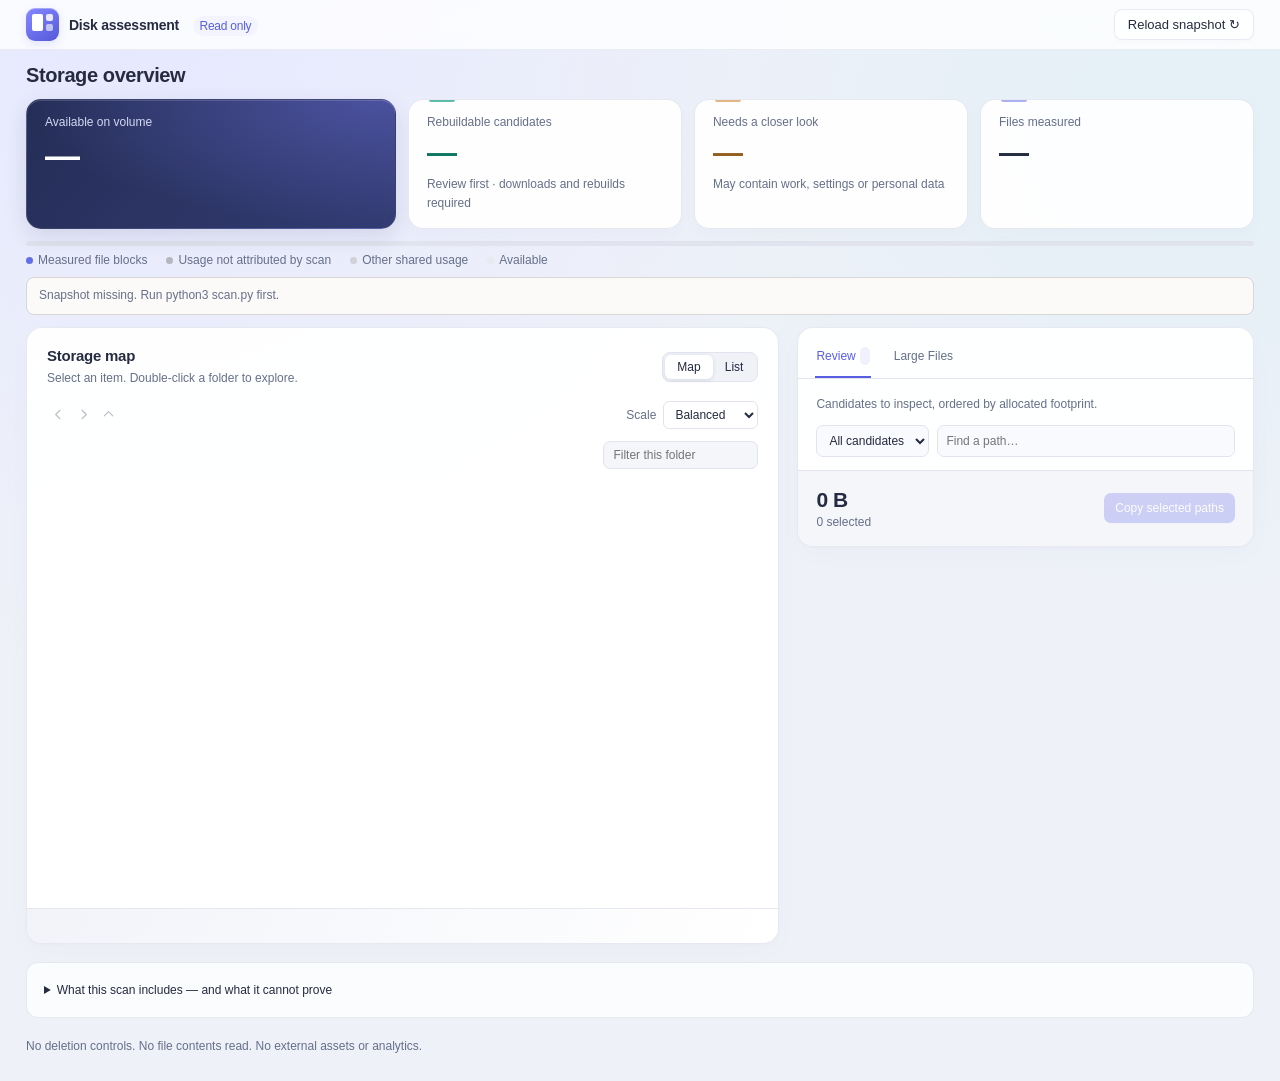
==== resources/web/index.html @ ee5e6344 "Organize sources into lowercase project directories" ====
<!doctype html>
<html lang="en">
<head><meta charset="utf-8"><meta name="viewport" content="width=device-width,initial-scale=1"><title>Disk assessment · local</title><link rel="stylesheet" href="style.css"><script src="treemap.js" defer></script><script src="ui-model.js" defer></script><script src="app.js" defer></script></head>
<body>
<header><div class="brand"><span class="brand-icon" aria-hidden="true"><i></i><i></i><i></i></span><div>Disk assessment <span class="local">Read only</span></div></div><div class="report-actions"><button id="newScan" hidden>New Scan</button><button id="exportSnapshot" hidden>Export Snapshot…</button><button id="reload">Reload snapshot ↻</button></div></header>
<section id="appStart" class="app-screen" hidden>
<div class="welcome-icon" aria-hidden="true"><span class="welcome-mark"><i></i><i></i><i></i></span></div>
<h1>Disk Assessment</h1>
<p class="welcome-copy">Scan your Mac or a folder to see what’s using space and review cleanup candidates.</p>
<div class="start-actions"><button id="scanMac" class="primary">Scan Mac</button><button id="chooseFolder">Choose Folder…</button></div>
<button id="viewLast" class="text-button" hidden>View last report</button>
<p id="startMessage" class="start-message" role="status"></p>
<p class="privacy-note">Read only. Nothing deleted. Results stay on your Mac.<br>Protected folders may be skipped and will appear in the report.</p>
</section>
<section id="appProgress" class="app-screen" hidden>
<div class="scan-spinner" role="progressbar" aria-label="Scanning"></div>
<h1>Scanning storage…</h1>
<p id="scanRoot" class="welcome-copy"></p><strong id="scanCount">Starting scan…</strong>
<p id="scanPath" class="scan-path"></p><button id="cancelScan">Cancel Scan</button>
<p class="privacy-note">Reading filenames and sizes. File contents are never opened.</p>
</section>
<main id="reportMain">
<section class="intro"><h1>Storage overview</h1><div id="stamp" class="stamp"></div></section>
<section class="stats" aria-label="Storage summary"><article class="free-stat"><div id="capacityRing" class="capacity-ring" aria-hidden="true"></div><span>Available on volume</span><strong id="free">—</strong><small id="capacity"></small></article><article><span>Rebuildable candidates</span><strong id="rebuildable">—</strong><small>Review first · downloads and rebuilds required</small></article><article><span>Needs a closer look</span><strong id="review">—</strong><small>May contain work, settings or personal data</small></article><article><span>Files measured</span><strong id="measured">—</strong><small id="coverage"></small></article></section>
<div class="volume-bar" id="volumeBar" aria-label="Volume usage"></div><div class="legend"><span><i class="dot measured"></i>Measured file blocks</span><span><i class="dot gap"></i>Usage not attributed by scan</span><span><i class="dot shared"></i>Other shared usage</span><span><i class="dot free"></i>Available</span></div>
<div id="warning" class="notice"></div>
<div class="workspace">
<section class="panel explorer"><div class="panel-head"><div><h2>Storage map</h2><p>Select an item. Double-click a folder to explore.</p></div><div class="segments"><button id="mapButton" class="active" aria-pressed="true">Map</button><button id="listButton" aria-pressed="false">List</button></div></div><div class="explorer-controls"><div class="path-navigation"><div class="navigation-buttons"><button id="navBack" class="icon-button" aria-label="Go back" title="Go back" disabled></button><button id="navForward" class="icon-button" aria-label="Go forward" title="Go forward" disabled></button><button id="navUp" class="icon-button" aria-label="Go to parent folder" title="Go to parent folder" disabled></button></div><nav id="breadcrumbs" aria-label="Folder breadcrumbs"></nav></div><label id="scaleControl" class="scale-control">Scale <select id="mapScale" aria-label="Map scale"><option value="balanced">Balanced</option><option value="actual">Actual size</option></select></label></div><div class="folder-tools"><div class="folder-meta"><span id="folderSize"></span><span id="threshold"></span></div><div class="folder-utilities"><input id="folderFilter" type="search" placeholder="Filter this folder" aria-label="Filter this folder"><button id="folderFinder" class="icon-button" aria-label="Open current folder in Finder" title="Open current folder in Finder" hidden></button></div></div><div id="map" role="group" aria-label="Folder size map"></div><div id="fileList" hidden></div><p id="scaleNote" class="hint"></p><section id="inspector" class="inspector" aria-label="Selected item details"></section></section>
<aside class="panel recommendations">
<div class="side-tabs" role="tablist" aria-label="Report views"><button id="reviewTab" role="tab" aria-selected="true" aria-controls="reviewPanel">Review <span id="reviewCount"></span></button><button id="largeTab" role="tab" aria-selected="false" aria-controls="largePanel">Large Files</button></div>
<section id="reviewPanel" role="tabpanel" aria-labelledby="reviewTab"><div class="side-caption">Candidates to inspect, ordered by allocated footprint.</div><div class="filters"><select id="category" aria-label="Candidate category"><option value="all">All candidates</option><option value="rebuildable">Rebuildable</option><option value="review">Needs review</option></select><input id="search" type="search" placeholder="Find a path…" aria-label="Search candidates"></div><div id="candidates"></div><div class="selection"><div><strong id="selectedSize">0 B</strong><span id="selectedCount">0 selected</span></div><button id="copy" disabled>Copy selected paths</button></div></section>
<section id="largePanel" role="tabpanel" aria-labelledby="largeTab" hidden><div class="side-caption">The largest files in this scan. Select to inspect; use Finder to see the item.</div><div id="largeFiles"></div></section>
</aside>
</div>
<section id="dockerNote" class="notice" hidden></section>
<section class="panel methodology"><details><summary>What this scan includes — and what it cannot prove</summary><div id="method"></div><h3>Access and coverage</h3><p id="coverageDetail"></p><div id="errors"></div><h3>Reference guidance</h3><p><a href="https://docs.docker.com/desktop/troubleshoot-and-support/faqs/macfaqs/" target="_blank" rel="noreferrer">Docker: disk image storage</a> · <a href="https://support.apple.com/en-ie/102154" target="_blank" rel="noreferrer">Apple: local snapshots</a> · <a href="https://developer.apple.com/documentation/xcode/downloading-and-installing-additional-xcode-components" target="_blank" rel="noreferrer">Apple: manage Xcode components</a></p><p>Source: filesystem metadata on this Mac. Classification uses explicit, shared cleanup rules. Filesystem reports cannot establish which files you still need. Report data is stored locally on your Mac.</p></details></section>
<footer>No deletion controls. No file contents read. No external assets or analytics. <span id="footerTime"></span></footer>
</main><div id="toast" role="status" aria-live="polite"></div>
</body></html>
---- resources/web/style.css ----
:root {
    color-scheme: light dark;
    --ink: #1d1d1f;
    --muted: #6e6e73;
    --line: #dcdce0;
    --paper: #f5f5f7;
    --surface: #fff;
    --control: #fff;
    --hover: #ededf0;
    --accent: #007aff;
    --green: #248a3d;
    --orange: #b76b00;
    --warning-bg: #fff9eb;
    --warning-line: #eadbb8;
    --shadow: 0 1px 2px #0000000a;
}
* { box-sizing: border-box; }
body {
    margin: 0;
    background: var(--paper);
    color: var(--ink);
    font: 13px -apple-system, BlinkMacSystemFont, "Segoe UI", sans-serif;
    -webkit-font-smoothing: antialiased;
}
button, input, select { font: inherit; }
button { cursor: pointer; }
button, input, select { accent-color: var(--accent); }
button:focus-visible, input:focus-visible, select:focus-visible, a:focus-visible, summary:focus-visible {
    outline: 3px solid color-mix(in srgb, var(--accent) 60%, transparent);
    outline-offset: 2px;
}
button {
    background: var(--control);
    border: 1px solid var(--line);
    border-radius: 6px;
    color: var(--ink);
    padding: 6px 12px;
    box-shadow: var(--shadow);
}
button:hover { background: var(--hover); }
button:active { filter: brightness(.96); }
button:disabled { cursor: default; opacity: .45; }
header {
    min-height: 54px;
    background: var(--surface);
    border-bottom: 1px solid var(--line);
    padding: 10px 26px;
    display: flex;
    justify-content: space-between;
    align-items: center;
    gap: 15px;
}
.brand { font-weight: 600; display: flex; align-items: center; gap: 9px; }
.brand-icon { font-size: 26px; color: var(--accent); line-height: 1; }
.local { font-size: 12px; font-weight: 400; color: var(--muted); margin-left: 8px; }
main { max-width: 1700px; padding: 25px 26px; margin: auto; }
.intro { display: flex; justify-content: space-between; gap: 20px; align-items: center; margin-bottom: 22px; }
h1 { font-size: 26px; font-weight: 650; letter-spacing: -.5px; margin: 0 0 7px; }
.sub { color: var(--muted); margin: 0; line-height: 1.5; }
.stamp { text-align: right; font-size: 12px; color: var(--muted); line-height: 1.7; }
.stats { display: grid; grid-template-columns: repeat(4,1fr); border: 1px solid var(--line); border-radius: 9px; background: var(--surface); overflow: hidden; }
.stats article { padding: 17px 20px; border-right: 1px solid var(--line); }
.stats article:last-child { border: 0; }
.stats span, .stats small { display: block; color: var(--muted); font-size: 12px; }
.stats strong { font-size: 28px; font-weight: 600; font-variant-numeric: tabular-nums; display: block; letter-spacing: -.5px; margin: 7px 0; }
.stats article:nth-child(2) strong { color: var(--green); }
.stats article:nth-child(3) strong { color: var(--orange); }
.stats small { line-height: 1.6; }
.volume-bar { height: 7px; border-radius: 6px; overflow: hidden; display: flex; margin-top: 17px; background: #ececef; }
.volume-bar span { display: block; height: 100%; }
.legend { display: flex; gap: 20px; color: var(--muted); font-size: 12px; margin: 9px 0 18px; }
.dot { width: 7px; height: 7px; border-radius: 50%; display: inline-block; margin-right: 5px; }
.measured { background: #0a84ff; }
.gap { background: #b6b6bd; }
.shared { background: #d1d1d6; }
.free { background: #e9e9ee; }
.notice { font-size: 12px; line-height: 1.6; padding: 10px 13px; background: var(--warning-bg); border: 1px solid var(--warning-line); border-radius: 7px; margin-bottom: 18px; }
.workspace { display: grid; grid-template-columns: minmax(0,1.65fr) minmax(330px,1fr); gap: 18px; align-items: start; }
.panel { background: var(--surface); border: 1px solid var(--line); border-radius: 9px; overflow: hidden; }
.panel-head { padding: 17px 18px 13px; display: flex; align-items: center; justify-content: space-between; gap: 12px; }
.panel-head h2 { font-size: 14px; font-weight: 600; margin: 0 0 5px; }
.panel-head p { font-size: 12px; color: var(--muted); margin: 0; line-height: 1.5; }
.segments { display: flex; background: var(--hover); padding: 2px; border-radius: 6px; flex-shrink: 0; }
.segments button { padding: 4px 11px; border: 0; font-size: 12px; background: transparent; box-shadow: none; }
.segments button.active { background: var(--control); box-shadow: 0 1px 3px #0002; }
.explorer-controls { display: flex; justify-content: space-between; align-items: center; padding: 0 18px 10px; gap: 12px; }
.scale-control { display: flex; align-items: center; gap: 7px; font-size: 12px; color: var(--muted); white-space: nowrap; }
.scale-control select { color: var(--ink); padding: 4px 7px; border: 1px solid var(--line); border-radius: 5px; background: var(--control); }
#breadcrumbs { display: flex; gap: 3px; flex-wrap: wrap; align-items: center; min-width: 0; }
#breadcrumbs button { border: 0; padding: 3px 4px; font-size: 12px; color: var(--muted); background: none; box-shadow: none; }
#breadcrumbs button:last-child { color: var(--ink); font-weight: 600; }
#breadcrumbs button:hover { color: var(--accent); }
.folder-meta { display: flex; justify-content: space-between; margin: 0 19px 10px; gap: 10px; color: var(--muted); font-size: 12px; }
#folderSize { color: var(--ink); font-weight: 500; }
#map { height: 520px; margin: 0 12px; position: relative; background: var(--paper); border-radius: 6px; overflow: hidden; }
.tile { position: absolute; border: 2px solid var(--surface); border-radius: 7px; text-align: left; overflow: hidden; padding: 9px; display: flex; flex-direction: column; justify-content: space-between; background: color-mix(in srgb, var(--tile) 20%, var(--surface)); color: var(--ink); box-shadow: none; }
.tile:hover { background: color-mix(in srgb, var(--tile) 32%, var(--surface)); }
.tile strong { font-weight: 600; font-size: 12px; display: block; overflow: hidden; text-overflow: ellipsis; white-space: nowrap; line-height: 1.35; }
.tile span { font-size: 15px; font-variant-numeric: tabular-nums; letter-spacing: -.2px; white-space: nowrap; }
.tile.compact { padding: 6px; }
.tile.compact strong { font-size: 12px; }
.tile .tiny { font-size: 12px; letter-spacing: 0; }
.hint { font-size: 12px; color: var(--muted); padding: 0 18px; margin: 12px 0 15px; line-height: 1.6; }
.filters { display: flex; gap: 8px; padding: 0 18px 13px; }
.filters select, .filters input { border: 1px solid var(--line); border-radius: 6px; padding: 6px 8px; color: var(--ink); background: var(--control); font-size: 12px; min-width: 0; }
.filters select { flex-shrink: 0; }
.filters input { width: 100%; flex: 1; }
#candidates { max-height: 560px; overflow-y: auto; border-top: 1px solid var(--line); }
.candidate { padding: 13px 18px; border-bottom: 1px solid color-mix(in srgb,var(--line) 60%,transparent); display: grid; grid-template-columns: 17px minmax(0,1fr) auto; gap: 8px; align-items: start; }
.candidate input { margin: 2px 0 0; }
.candidate label { font-size: 12px; font-weight: 600; cursor: pointer; }
.candidate code { display: block; font: 12px ui-monospace, SFMono-Regular, monospace; color: var(--muted); overflow-wrap: anywhere; margin: 5px 0 6px; line-height: 1.5; }
.candidate details { font-size: 12px; color: var(--muted); line-height: 1.6; }
.candidate summary { cursor: pointer; color: var(--accent); }
.candidate .size { font-size: 12px; font-weight: 600; white-space: nowrap; font-variant-numeric: tabular-nums; }
.tag { display: inline-block; font-size: 12px; padding: 2px 6px; background: color-mix(in srgb,var(--green) 10%,var(--surface)); border-radius: 4px; margin: 3px 0; color: var(--green); }
.tag.review { background: color-mix(in srgb,var(--orange) 10%,var(--surface)); color: var(--orange); }
.selection { display: flex; align-items: center; justify-content: space-between; gap: 10px; padding: 14px 18px; background: var(--paper); }
.selection strong { font-size: 18px; font-weight: 600; display: block; }
.selection span { font-size: 12px; color: var(--muted); display: block; margin-top: 3px; }
.selection button, button.primary { background: var(--accent); border-color: transparent; color: white; }
.selection button:hover, button.primary:hover { background: color-mix(in srgb,var(--accent) 90%,#000); }
.selection button { font-size: 12px; }
.largest { margin-top: 18px; }
.file-row { display: grid; grid-template-columns: minmax(0,1fr) 95px 95px; gap: 12px; align-items: center; padding: 10px 18px; border-top: 1px solid color-mix(in srgb,var(--line) 60%,transparent); font-size: 12px; }
.file-row .number { text-align: right; font-variant-numeric: tabular-nums; }
.file-row.head { font-size: 12px; color: var(--muted); }
.file-path { border: 0; background: none; text-align: left; padding: 0; font: 12px ui-monospace, monospace; overflow-wrap: anywhere; box-shadow: none; }
.methodology { margin-top: 18px; padding: 17px; font-size: 12px; line-height: 1.7; color: var(--muted); }
.methodology summary { font-size: 12px; color: var(--ink); cursor: pointer; }
.methodology h3 { color: var(--ink); font-size: 12px; }
.methodology a { color: var(--accent); }
#errors { max-height: 230px; overflow: auto; font: 12px ui-monospace,monospace; overflow-wrap: anywhere; }
.methodology li { margin: 7px 0; }
footer { font-size: 12px; color: var(--muted); display: flex; justify-content: space-between; margin-top: 18px; line-height: 1.7; }
#toast { position: fixed; bottom: 20px; left: 50%; transform: translateX(-50%); background: var(--ink); color: var(--surface); border-radius: 8px; padding: 10px 18px; display: none; z-index: 3; }
.empty { padding: 30px; text-align: center; color: var(--muted); }
#fileList { max-height: 520px; overflow: auto; }
.list-entry { width: 100%; border: 0; border-bottom: 1px solid var(--line); border-radius: 0; display: flex; justify-content: space-between; gap: 10px; text-align: left; padding: 11px 18px; font-size: 12px; box-shadow: none; }
.list-entry span { overflow-wrap: anywhere; }
#dockerNote { margin: 18px 0 0; background: var(--paper); border-color: var(--line); }
.report-actions { display: flex; gap: 8px; }
.native:not([data-screen="report"]) header { display: none; }
.app-screen { min-height: 100vh; display: flex; flex-direction: column; align-items: center; justify-content: center; text-align: center; padding: 40px 28px; background: var(--paper); }
.app-screen h1 { font-size: 28px; letter-spacing: -.5px; margin: 0 0 12px; }
.welcome-icon { width: 68px; height: 68px; background: linear-gradient(#3395ff,#007aff); border-radius: 15px; color: white; font-size: 54px; line-height: 62px; margin-bottom: 22px; box-shadow: 0 2px 5px #0001; }
.welcome-copy { color: var(--muted); font-size: 13px; line-height: 1.7; max-width: 370px; margin: 0 0 25px; }
.start-actions { display: flex; gap: 10px; margin: 0 0 12px; }
.start-actions button { padding: 8px 18px; font-size: 13px; border-radius: 6px; min-width: 140px; }
.text-button { border: 0; background: none; color: var(--accent); font-size: 12px; box-shadow: none; }
.privacy-note { font-size: 12px; color: var(--muted); line-height: 1.7; margin-top: 32px; }
.start-message { font-size: 12px; color: var(--orange); max-width: 600px; line-height: 1.7; margin: 10px 0 0; }
.scan-spinner { height: 30px; width: 30px; border: 3px solid var(--line); border-top-color: var(--accent); border-radius: 50%; animation: spin 1s linear infinite; margin-bottom: 24px; }
@keyframes spin { to { transform: rotate(360deg); } }
@media (prefers-reduced-motion: reduce) { .scan-spinner { animation: none; border-style: dashed; } }
.scan-path { max-width: 650px; min-height: 42px; overflow-wrap: anywhere; font: 12px ui-monospace,monospace; color: var(--muted); line-height: 1.8; margin: 16px 0 24px; }
#scanCount { font-size: 14px; font-weight: 600; }
[hidden] { display: none !important; }
@media (prefers-color-scheme: dark) {
    :root { --ink: #f5f5f7; --muted: #a1a1a6; --line: #424245; --paper: #1c1c1e; --surface: #2c2c2e; --control: #3a3a3c; --hover: #48484a; --accent: #0a84ff; --green: #30d158; --orange: #ffb340; --warning-bg: #343027; --warning-line: #5d5138; --shadow: 0 1px 2px #0003; }
    .tile { background: color-mix(in srgb,var(--tile) 27%,var(--surface)); }
    .tile:hover { background: color-mix(in srgb,var(--tile) 40%,var(--surface)); }
    .gap { background: #636366; } .shared { background: #48484a; } .free { background: #3a3a3c; }
}
@media (min-width:1600px) { #map { height: 580px; } }
@media (max-width:1050px) { .workspace { grid-template-columns: 1fr; } .stats article { padding: 15px; } .stats strong { font-size: 25px; } #candidates { max-height: 500px; } }
@media (max-width:950px) { .report-actions { gap: 5px; } .report-actions button { font-size: 12px; padding: 6px 8px; } .native .local { display: none; } }
@media (max-width:650px) {
    header { padding: 10px 4%; } .local { display: none; } main { padding: 20px 4%; }
    .intro { display: block; } .stamp { text-align: left; margin-top: 12px; } h1 { font-size: 24px; }
    .stats { grid-template-columns: 1fr 1fr; } .stats article { border-bottom: 1px solid var(--line); }
    .stats article:nth-child(2) { border-right: 0; } .stats article:nth-child(3), .stats article:nth-child(4) { border-bottom: 0; }
    .stats small { font-size: 12px; } .legend { gap: 10px; font-size: 12px; flex-wrap: wrap; }
    .panel-head { padding: 15px; } .file-row { grid-template-columns: minmax(0,1fr) 65px 65px; padding: 10px 15px; font-size: 12px; gap: 7px; }
    .candidate { padding: 13px 15px; } #map { height: 450px; margin: 0 8px; }
    .tile { padding: 6px; } .tile strong { font-size: 12px; } .tile span { font-size: 13px; }
    .explorer-controls { padding: 0 15px 10px; flex-wrap: wrap; } footer { display: block; } .filters { padding: 0 15px 13px; }
}

/* Exploration and selection */
header { background: color-mix(in srgb,var(--surface) 95%,var(--accent)); }
.stats { box-shadow: 0 2px 8px #00000004; }
.free-stat { position: relative; }
.capacity-ring { float: right; width: 38px; height: 38px; margin: 9px 0 0 8px; border-radius: 50%; background: conic-gradient(var(--accent) var(--free-angle),var(--line) 0); -webkit-mask: radial-gradient(farthest-side,transparent calc(100% - 5px),#000 0); }
.workspace { align-items: start; }
.panel { box-shadow: 0 2px 10px #00000004; }
.panel-head { padding-bottom: 14px; }
.path-navigation { display: flex; align-items: center; gap: 10px; min-width: 0; }
.navigation-buttons { display: flex; gap: 2px; flex-shrink: 0; }
.icon-button { display: inline-flex; width: 27px; height: 27px; align-items: center; justify-content: center; padding: 5px; border: 0; background: transparent; box-shadow: none; color: var(--muted); flex-shrink: 0; }
.icon-button:hover { color: var(--accent); background: color-mix(in srgb,var(--accent) 9%,transparent); }
.icon-button svg, .tile-finder svg, .inspector-actions svg, .list-entry svg { width: 17px; height: 17px; flex-shrink: 0; }
.navigation-buttons .icon-button { width: 23px; }
.folder-tools { display: flex; flex-wrap: wrap; align-items: center; justify-content: space-between; gap: 10px; margin: 0 18px 11px; }
.folder-meta { display: flex; flex-direction: column; gap: 3px; margin: 0; line-height: 1.4; }
#threshold { font-size: 12px; }
.folder-utilities { display: flex; align-items: center; gap: 8px; }
#folderFilter { font-size: 12px; padding: 5px 8px; border: 1px solid var(--line); background: var(--paper); color: var(--ink); border-radius: 6px; width: 155px; }
.tile { padding: 0; display: block; transition: background .12s,box-shadow .12s; }
.tile-content { position: absolute; inset: 0; display: flex; flex-direction: column; justify-content: space-between; width: 100%; height: 100%; padding: 10px; border: 0; border-radius: 5px; color: inherit; background: transparent; box-shadow: none; text-align: left; }
.tile-content:hover { background: transparent; }
.tile-content:active { filter: none; }
.tile-content strong { padding-right: 18px; }
.tile.compact .tile-content { padding: 7px; }
.tile:focus-within { z-index: 1; }
.tile.item-selected { box-shadow: inset 0 0 0 2px var(--accent); }
.tile-finder { display: flex; align-items: center; justify-content: center; position: absolute; right: 6px; top: 6px; width: 25px; height: 25px; padding: 4px; border: 0; border-radius: 6px; background: color-mix(in srgb,var(--surface) 90%,transparent); color: var(--accent); opacity: 0; pointer-events: none; backdrop-filter: blur(8px); transition: opacity .12s; box-shadow: 0 1px 4px #0002; }
.tile:hover .tile-finder, .tile:focus-within .tile-finder, .tile.item-selected .tile-finder { opacity: 1; pointer-events: auto; }
.tile-finder:hover { background: var(--surface); }
.inspector { background: color-mix(in srgb,var(--paper) 60%,var(--surface)); border-top: 1px solid var(--line); padding: 15px 18px; }
.inspector-heading { display: flex; gap: 11px; align-items: center; min-width: 0; }
.item-symbol { width: 37px; height: 37px; padding: 8px; flex-shrink: 0; border-radius: 9px; color: var(--item-color); background: color-mix(in srgb,var(--item-color) 11%,var(--surface)); }
.item-symbol svg { width: 21px; height: 21px; }
.inspector-info { flex: 1; min-width: 0; }
.inspector-info strong { font-size: 13px; font-weight: 600; display: block; overflow: hidden; text-overflow: ellipsis; white-space: nowrap; }
.inspector-info code { font: 12px ui-monospace,monospace; color: var(--muted); display: block; margin-top: 5px; overflow-wrap: anywhere; line-height: 1.5; }
.inspector-size { text-align: right; flex-shrink: 0; }
.inspector-size strong { display: block; font-size: 17px; font-weight: 600; font-variant-numeric: tabular-nums; }
.inspector-size span { display: block; color: var(--muted); font-size: 12px; margin-top: 4px; }
.inspector-actions { display: flex; align-items: center; gap: 8px; margin-top: 13px; flex-wrap: wrap; }
.inspector-actions button { display: flex; align-items: center; gap: 6px; font-size: 12px; padding: 5px 9px; }
.inspector-actions .finder-primary { background: var(--accent); color: #fff; border-color: transparent; }
.inspector-actions .finder-primary:hover { background: color-mix(in srgb,var(--accent) 90%,#000); }
.quiet-button { color: var(--muted); border: 0; box-shadow: none; background: none; }
.inspector-guidance { color: var(--muted); font-size: 12px; line-height: 1.6; margin: 12px 0 0; }
.explorer-row { display: flex; align-items: center; padding-right: 12px; border-bottom: 1px solid var(--line); }
.explorer-row .list-entry { border-bottom: 0; display: flex; align-items: center; flex: 1; width: auto; min-width: 0; gap: 10px; }
.list-entry svg { color: var(--accent); }
.list-entry span { flex: 1; }
.item-selected.explorer-row, .candidate.item-selected, .large-file.item-selected { background: color-mix(in srgb,var(--accent) 8%,var(--surface)); }
.side-tabs { display: flex; border-bottom: 1px solid var(--line); padding: 5px 17px 0; gap: 20px; }
.side-tabs button { border: 0; border-radius: 0; padding: 13px 0 12px; box-shadow: none; background: none; color: var(--muted); font-weight: 500; font-size: 12px; border-bottom: 2px solid transparent; }
.side-tabs button[aria-selected="true"] { border-bottom-color: var(--accent); color: var(--ink); }
.side-tabs button:hover { color: var(--accent); }
#reviewCount { font-size: 12px; font-variant-numeric: tabular-nums; background: var(--hover); padding: 2px 5px; border-radius: 5px; margin-left: 4px; }
.side-caption { font-size: 12px; color: var(--muted); line-height: 1.6; padding: 13px 18px 11px; }
.candidate { grid-template-columns: 16px minmax(0,1fr) auto; }
.candidate-body { min-width: 0; }
.item-title { text-align: left; font-size: 12px; font-weight: 600; background: none; border: 0; border-radius: 3px; padding: 0; box-shadow: none; line-height: 1.5; color: var(--ink); }
.item-title:hover { background: none; color: var(--accent); }
.candidate-end { display: flex; flex-direction: column; align-items: flex-end; gap: 9px; }
.candidate-end .icon-button { color: var(--accent); background: color-mix(in srgb,var(--accent) 7%,transparent); border-radius: 6px; width: 25px; height: 25px; }
.candidate-end .icon-button:hover { background: color-mix(in srgb,var(--accent) 15%,transparent); }
.candidate code { font-size: 12px; }
#candidates { max-height: 575px; }
#largeFiles { max-height: 700px; overflow: auto; }
.large-file { display: grid; grid-template-columns: 21px minmax(0,1fr) auto; align-items: start; gap: 9px; padding: 14px 18px; border-top: 1px solid var(--line); }
.file-symbol { color: var(--muted); padding-top: 2px; }
.file-symbol svg { width: 19px; height: 19px; }
.large-file-body { min-width: 0; }
.large-file .item-title { overflow-wrap: anywhere; }
.large-file code { font: 12px ui-monospace,monospace; line-height: 1.6; color: var(--muted); display: block; margin: 5px 0; overflow-wrap: anywhere; }
.file-logical { font-size: 12px; color: var(--muted); }
.large-file .size { font-size: 12px; white-space: nowrap; }
.hint { font-size: 12px; margin: 10px 0 12px; }
@media(prefers-reduced-motion:reduce) { .tile,.tile-finder { transition: none; } }
@media(max-width:1100px) { .capacity-ring { display: none; } }
@media(max-width:650px) { .folder-tools { margin: 0 15px 11px; }.folder-utilities { gap: 4px; }#folderFilter { width: 130px; }.inspector-heading { flex-wrap: wrap; }.inspector-size { margin-left: 48px; text-align: left; }.path-navigation { gap: 4px; } }

/* Visual direction: cool glass, sculpted metrics, and a luminous map. */
:root {
    --accent: #585ee2;
    --paper: #eff1f8;
    --surface: #fff;
    --line: #e1e4ee;
    --muted: #657089;
    --ink: #252b40;
    --green: #107664;
    --orange: #94601f;
}
body {
    background: radial-gradient(ellipse at 10% 0%,#e6e9ff 0,transparent 44%),radial-gradient(ellipse at 95% 12%,#e4f0f7 0,transparent 38%),var(--paper);
}
header {
    min-height: 50px;
    padding-top: 8px;
    padding-bottom: 8px;
    background: color-mix(in srgb,var(--surface) 80%,transparent);
    backdrop-filter: blur(24px) saturate(150%);
    border-bottom-color: color-mix(in srgb,var(--line) 65%,transparent);
}
.brand { font-size: 14px; letter-spacing: -.25px; gap: 10px; }
.brand-icon { display: grid; grid-template-columns: 11px 7px; grid-template-rows: 7px 7px; gap: 3px; padding: 6px; width: 33px; height: 33px; border-radius: 9px; background: linear-gradient(145deg,#8589ff,#5558d9); box-shadow: inset 0 1px #ffffff55,0 3px 8px #5558d926; }
.brand-icon i { display: block; border-radius: 2px; background: #fff; }
.brand-icon i:first-child { grid-row: span 2; }
.brand-icon i:nth-child(2) { opacity: .85; }.brand-icon i:nth-child(3) { opacity: .6; }
.local { font-size: 12px; background: color-mix(in srgb,var(--accent) 7%,var(--surface)); color: var(--accent); border-radius: 20px; padding: 3px 7px; margin-left: 10px; }
.report-actions button { border-color: color-mix(in srgb,var(--line) 75%,transparent); border-radius: 8px; padding: 7px 13px; box-shadow: 0 2px 4px #242d5005; background: color-mix(in srgb,var(--surface) 75%,transparent); }
main { padding-top: 14px; }
.intro { margin-bottom: 12px; align-items: center; }
.report-kicker { font-size: 12px; font-weight: 650; letter-spacing: 1.5px; color: var(--muted); display: flex; gap: 6px; align-items: center; margin-bottom: 9px; }
.report-kicker span { width: 5px; height: 5px; border-radius: 50%; background: #777deb; box-shadow: 0 0 0 3px #777deb13; }
.intro h1 { font-size: 20px; font-weight: 650; letter-spacing: -.4px; margin: 0; flex-shrink: 0; }
.sub { font-size: 13px; }
.stamp { font-size: 12px; line-height: 1.5; max-width: 65%; overflow-wrap: anywhere; }
.stats { border: 0; background: none; box-shadow: none; overflow: visible; gap: 12px; grid-template-columns: 1.35fr 1fr 1fr 1fr; }
.stats article { border: 1px solid color-mix(in srgb,var(--line) 85%,transparent); border-radius: 15px; padding: 15px 18px; min-height: 112px; position: relative; background: color-mix(in srgb,var(--surface) 92%,transparent); box-shadow: 0 7px 18px #27315b05,inset 0 1px #ffffff88; }
.stats article:last-child { border: 1px solid color-mix(in srgb,var(--line) 85%,transparent); }
.stats article:not(.free-stat)::before { content: ''; position: absolute; left: 20px; top: 0; width: 26px; height: 2px; border-radius: 0 0 3px 3px; background: #8a8fec; opacity: .7; }
.stats article:nth-child(2)::before { background: #1d9d89; }.stats article:nth-child(3)::before { background: #d79951; }
.stats strong { font-size: 30px; letter-spacing: -.8px; margin: 7px 0 5px; }
.stats small { font-size: 12px; }
.stats .free-stat { background: radial-gradient(ellipse at 95% 0%,#6266c78c,transparent 70%),linear-gradient(130deg,#252e56,#323b72); border-color: #ffffff15; box-shadow: 0 8px 22px #2c356121,inset 0 1px #ffffff26; }
.free-stat span,.free-stat small { color: #d3d9f1; }
.free-stat #free { color: #fff; font-size: 35px; letter-spacing: -1.1px; }
.capacity-ring { width: 64px; height: 64px; margin: 5px 0 0 10px; background: conic-gradient(from -90deg,#aaaaff var(--free-angle),#ffffff18 0); -webkit-mask: radial-gradient(farthest-side,transparent calc(100% - 7px),#000 0); filter: drop-shadow(0 0 5px #9999ff44); }
.volume-bar { height: 5px; margin-top: 12px; background: var(--line); }
.measured { background: linear-gradient(90deg,#565ee6,#8795ed); }.dot.measured { background: #626fe4; }
.legend { font-size: 12px; gap: 19px; margin: 7px 0 10px; flex-wrap: wrap; row-gap: 5px; }
.notice { border-color: color-mix(in srgb,#b29866 18%,var(--line)); background: color-mix(in srgb,#e8dbc6 13%,var(--surface)); font-size: 12px; padding: 8px 12px; border-radius: 8px; color: var(--muted); }
#warning { margin-bottom: 12px; }
.panel { border-color: color-mix(in srgb,var(--line) 80%,transparent); border-radius: 16px; box-shadow: 0 8px 28px #202c4f05,0 1px 2px #202c4f04; background: color-mix(in srgb,var(--surface) 95%,transparent); }
.workspace { gap: 18px; }
.panel-head { padding: 19px 20px 14px; }
.panel-head h2 { font-size: 15px; letter-spacing: -.25px; }
.panel-head p { font-size: 12px; }
.segments { border: 1px solid var(--line); background: color-mix(in srgb,var(--paper) 90%,transparent); padding: 2px; border-radius: 8px; }
.segments button { border-radius: 6px; padding: 5px 12px; font-size: 12px; }
.segments button.active { box-shadow: 0 1px 4px #232e4820; }
.explorer-controls { padding-left: 20px; padding-right: 20px; padding-bottom: 12px; }
.scale-control { font-size: 12px; gap: 7px; }
.scale-control select { font-size: 12px; border-radius: 6px; padding: 5px 7px; }
#breadcrumbs { font-size: 12px; }
#breadcrumbs button { font-size: 12px; }
.folder-tools { margin-left: 20px; margin-right: 20px; margin-bottom: 12px; }
#folderFilter { background: color-mix(in srgb,var(--paper) 65%,var(--surface)); border-color: var(--line); border-radius: 7px; padding: 6px 9px; font-size: 12px; }
#map { height: clamp(350px,46vh,540px); background: var(--surface); border-radius: 12px; margin: 0 12px; isolation: isolate; box-shadow: none; }
.tile { border: 3px solid var(--surface); border-radius: 13px; color: #fff; background: linear-gradient(145deg,color-mix(in srgb,var(--tile) 95%,#e4e9ff),var(--tile) 55%,color-mix(in srgb,var(--tile) 83%,#10172a)); background-clip: padding-box; box-shadow: inset 0 1px #ffffff26; transition: box-shadow .18s,filter .18s; overflow: hidden; }
.tile:hover { background: linear-gradient(145deg,color-mix(in srgb,var(--tile) 95%,#e4e9ff),var(--tile) 55%,color-mix(in srgb,var(--tile) 83%,#10172a)); filter: none; box-shadow: inset 0 0 0 1px #ffffff66; }
.tile::before { content: ''; position: absolute; inset: 0; background: linear-gradient(145deg,#ffffff08,transparent 60%); border-radius: 10px; box-shadow: inset 0 1px #ffffff20; pointer-events: none; }
.tile.item-selected { box-shadow: inset 0 0 0 2px #ffffffdd,inset 0 0 22px #ffffff0d; z-index: 2; }
.tile-content { color: #fff; padding: 13px; border-radius: 10px; }
.tile-content:focus-visible { outline: 2px solid white; outline-offset: -4px; }
.tile.compact { padding: 0; }
.tile.compact .tile-content { padding: 8px; }
.tile-heading { display: flex; align-items: center; gap: 6px; min-width: 0; max-width: 100%; }
.tile-heading svg { width: 17px; height: 17px; opacity: .9; flex-shrink: 0; }
.tile .tile-heading strong { font-size: 14px; font-weight: 600; letter-spacing: -.1px; padding-right: 18px; }
.tile.compact .tile-heading strong { font-size: 12px; padding-right: 0; }
.tile-metric { display: flex; flex-direction: column; gap: 5px; }
.tile .tile-amount { font-size: 16px; font-weight: 500; letter-spacing: -.5px; line-height: 1.1; }
.tile .tile-share { font-size: 12px; letter-spacing: .05px; color: #fffffff2; }
.tile.tile-medium .tile-amount { font-size: 23px; letter-spacing: -.8px; }
.tile.tile-hero .tile-amount { font-size: 34px; font-weight: 550; letter-spacing: -1.3px; }
.tile.tile-hero .tile-heading strong { font-size: 14px; }
.tile.tile-hero .tile-heading svg { width: 20px; height: 20px; }
.tile .tile-amount.tiny { font-size: 12px; letter-spacing: 0; }
.tile-finder { right: 8px; top: 8px; width: 24px; height: 24px; background: #ffffffee; color: #4b50b5; border-radius: 7px; box-shadow: 0 2px 5px #15183628; }
.tile-finder:hover { background: #fff; }
.hint { font-size: 12px; color: var(--muted); margin: 11px 0 13px; }
.inspector { background: linear-gradient(120deg,color-mix(in srgb,var(--paper) 80%,var(--surface)),var(--surface)); border-color: color-mix(in srgb,var(--line) 80%,transparent); padding: 17px 20px; }
.item-symbol { width: 40px; height: 40px; border-radius: 12px; padding: 9px; background: linear-gradient(140deg,color-mix(in srgb,var(--item-color) 16%,var(--surface)),color-mix(in srgb,var(--item-color) 6%,var(--surface))); box-shadow: inset 0 1px #ffffff55; }
.inspector-info strong { font-size: 13px; letter-spacing: -.15px; }
.inspector-size strong { font-size: 21px; letter-spacing: -.6px; }
.inspector-size span { font-size: 12px; }
.inspector-actions { margin-top: 14px; gap: 10px; }
.inspector-actions button { border-radius: 7px; font-size: 12px; padding: 6px 10px; }
.inspector-actions .finder-primary { background: linear-gradient(180deg,#6a70ec,#585edc); box-shadow: inset 0 1px #ffffff30,0 3px 7px #575fdb20; }
.side-tabs { padding-top: 7px; gap: 22px; border-color: var(--line); }
.side-tabs button { font-size: 12px; padding: 14px 1px 13px; }
.side-tabs button[aria-selected="true"] { color: var(--accent); }
#reviewCount { border-radius: 6px; background: color-mix(in srgb,var(--accent) 9%,var(--surface)); color: var(--accent); font-size: 12px; }
.side-caption { font-size: 12px; line-height: 1.7; padding-top: 15px; }
.filters input,.filters select { font-size: 12px; border-radius: 7px; padding: 7px 8px; background: color-mix(in srgb,var(--paper) 35%,var(--surface)); }
.candidate { padding: 16px 18px; border-bottom-color: color-mix(in srgb,var(--line) 65%,transparent); transition: background .15s; }
.candidate:hover,.large-file:hover { background: color-mix(in srgb,var(--accent) 3%,var(--surface)); }
.candidate .item-title { font-size: 13px; letter-spacing: -.15px; }
.candidate .size { font-size: 14px; letter-spacing: -.3px; }
.candidate code { margin-top: 6px; margin-bottom: 8px; font-size: 12px; line-height: 1.65; }
.tag { font-size: 12px; border-radius: 5px; padding: 2px 6px; }
.candidate details { font-size: 12px; }
.candidate-end { gap: 12px; }
.candidate-end .icon-button { color: #777dcc; background: color-mix(in srgb,var(--accent) 6%,var(--surface)); border-radius: 7px; }
.selection { background: color-mix(in srgb,var(--paper) 65%,var(--surface)); padding: 17px 18px; }
.selection strong { font-size: 21px; letter-spacing: -.5px; }
.selection button { border-radius: 7px; font-size: 12px; background: linear-gradient(#6d73eb,#585ee2); padding: 7px 10px; }
.selection button:disabled { background: color-mix(in srgb,var(--accent) 40%,var(--surface)); opacity: .7; }
#toast { color: #fff; background: #29314ce8; box-shadow: 0 8px 24px #121d4130,inset 0 1px #ffffff18; backdrop-filter: blur(16px); }
.app-screen { background: radial-gradient(ellipse at 50% 36%,#dfe5ff 0,transparent 40%),radial-gradient(ellipse at 65% 55%,#e1eff7 0,transparent 40%),var(--paper); }
.app-screen h1 { font-size: 36px; font-weight: 650; letter-spacing: -1px; margin-bottom: 14px; }
.welcome-icon { position: relative; display: flex; align-items: center; justify-content: center; width: 102px; height: 102px; border-radius: 27px; margin-bottom: 27px; background: linear-gradient(140deg,#9398ff,#686ce3 48%,#474bbb); box-shadow: inset 0 1px #ffffff88,inset 0 -1px #171d5944,0 14px 32px #5d65c32b,0 2px 5px #3d4e6e18; }
.welcome-icon::before { content: ''; position: absolute; inset: -17px; border: 1px solid #a5b1e736; border-radius: 39px; }
.welcome-icon::after { content: ''; position: absolute; inset: -34px; border: 1px solid #a5b1e71a; border-radius: 51px; }
.welcome-mark { display: grid; grid-template-columns: 28px 17px; grid-template-rows: 18px 18px; gap: 5px; }
.welcome-mark i { border-radius: 4px; display: block; background: #fff; box-shadow: inset 0 1px #ffffff66; }
.welcome-mark i:first-child { grid-row: span 2; }.welcome-mark i:nth-child(2) { opacity: .85; }.welcome-mark i:nth-child(3) { opacity: .6; }
.welcome-copy { max-width: 350px; font-size: 13px; line-height: 1.8; }
.start-actions { gap: 11px; margin-top: 3px; }
.start-actions button { border-radius: 9px; padding: 10px 22px; box-shadow: 0 3px 8px #313a5a08; }
.start-actions button.primary { background: linear-gradient(180deg,#777cee,#585edc); box-shadow: inset 0 1px #ffffff40,0 4px 10px #5c64ce22; }
.text-button { font-size: 12px; }
.privacy-note { font-size: 12px; color: var(--muted); }
.methodology { border-radius: 12px; background: color-mix(in srgb,var(--surface) 75%,transparent); box-shadow: none; }
.methodology summary { font-size: 12px; }
@media(prefers-color-scheme:dark) {
    :root { --paper: #101623; --surface: #1a2131; --control: #252e42; --line: #30394e; --ink: #eef0fa; --muted: #9aa4bc; --hover: #303a51; --accent: #a0a4ff; --green: #5bc8b2; --orange: #e4b67a; }
    body { background: radial-gradient(ellipse at 10% 0%,#252c4b 0,transparent 45%),radial-gradient(ellipse at 95% 15%,#182a3b 0,transparent 40%),var(--paper); }
    .stats article { box-shadow: 0 5px 20px #00000010,inset 0 1px #ffffff08; }
    .stats .free-stat { background: radial-gradient(ellipse at 95% 0%,#7370c94d,transparent 70%),linear-gradient(130deg,#30385e,#353e71); }
    .panel { box-shadow: 0 8px 30px #00000012,inset 0 1px #ffffff05; }
    .tile { border-color: var(--surface); }
    .tile:hover { background: linear-gradient(145deg,color-mix(in srgb,var(--tile) 95%,#e4e9ff),var(--tile) 55%,color-mix(in srgb,var(--tile) 83%,#10172a)); }
    .item-symbol { box-shadow: inset 0 1px #ffffff12; color: color-mix(in srgb,var(--item-color) 50%,#e7eaff); }
    .app-screen { background: radial-gradient(ellipse at 50% 36%,#353e694d 0,transparent 45%),radial-gradient(ellipse at 65% 55%,#1e3c4b44 0,transparent 40%),var(--paper); }
}
@media(max-width:1100px) { .capacity-ring { display: none; }.stats { grid-template-columns: repeat(4,1fr); }.stats article { padding: 17px; }.free-stat #free { font-size: 29px; } }
@media(max-width:650px) {
    main { padding-top: 14px; }.intro { display: flex; flex-wrap: wrap; gap: 8px; }.intro h1 { font-size: 20px; }.intro .stamp { max-width: 100%; margin: 0; text-align: left; }.stats { grid-template-columns: 1fr 1fr; gap: 9px; }.stats article { min-height: 118px; padding: 15px; }.stats article:nth-child(2),.stats article:nth-child(3),.stats article:nth-child(4) { border: 1px solid var(--line); }.stats strong { font-size: 27px; }
    .tile.tile-hero .tile-amount { font-size: 27px; }.tile.tile-medium .tile-amount { font-size: 18px; }#map { height: 450px; }.app-screen h1 { font-size: 31px; }
}
@media(prefers-reduced-motion:reduce) { .tile,.tile-finder,.candidate { transition: none; } }
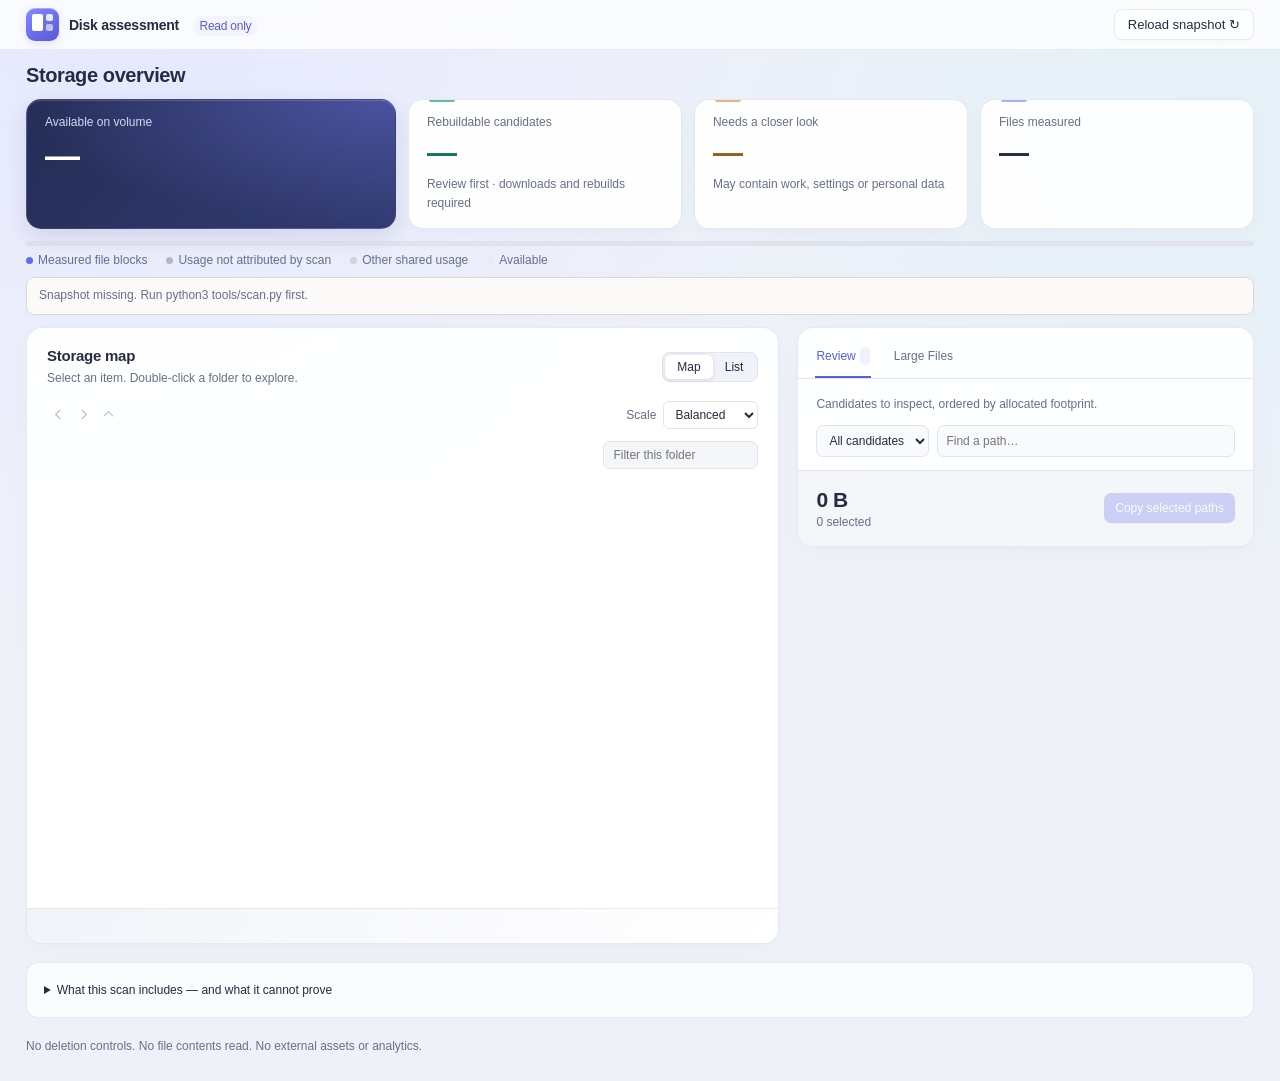
==== commit 593952aa: "Add in-place folder rescans with inline progress" ====
--- a/resources/web/index.html
+++ b/resources/web/index.html
@@ -25,11 +25,11 @@
 <div class="volume-bar" id="volumeBar" aria-label="Volume usage"></div><div class="legend"><span><i class="dot measured"></i>Measured file blocks</span><span><i class="dot gap"></i>Usage not attributed by scan</span><span><i class="dot shared"></i>Other shared usage</span><span><i class="dot free"></i>Available</span></div>
 <div id="warning" class="notice"></div>
 <div class="workspace">
-<section class="panel explorer"><div class="panel-head"><div><h2>Storage map</h2><p>Select an item. Double-click a folder to explore.</p></div><div class="segments"><button id="mapButton" class="active" aria-pressed="true">Map</button><button id="listButton" aria-pressed="false">List</button></div></div><div class="explorer-controls"><div class="path-navigation"><div class="navigation-buttons"><button id="navBack" class="icon-button" aria-label="Go back" title="Go back" disabled></button><button id="navForward" class="icon-button" aria-label="Go forward" title="Go forward" disabled></button><button id="navUp" class="icon-button" aria-label="Go to parent folder" title="Go to parent folder" disabled></button></div><nav id="breadcrumbs" aria-label="Folder breadcrumbs"></nav></div><label id="scaleControl" class="scale-control">Scale <select id="mapScale" aria-label="Map scale"><option value="balanced">Balanced</option><option value="actual">Actual size</option></select></label></div><div class="folder-tools"><div class="folder-meta"><span id="folderSize"></span><span id="threshold"></span></div><div class="folder-utilities"><input id="folderFilter" type="search" placeholder="Filter this folder" aria-label="Filter this folder"><button id="folderFinder" class="icon-button" aria-label="Open current folder in Finder" title="Open current folder in Finder" hidden></button></div></div><div id="map" role="group" aria-label="Folder size map"></div><div id="fileList" hidden></div><p id="scaleNote" class="hint"></p><section id="inspector" class="inspector" aria-label="Selected item details"></section></section>
+<section class="panel explorer"><div class="panel-head"><div><h2>Storage map</h2><p>Select an item. Double-click a folder to explore.</p></div><div class="segments"><button id="mapButton" class="active" aria-pressed="true">Map</button><button id="listButton" aria-pressed="false">List</button></div></div><div class="explorer-controls"><div class="path-navigation"><div class="navigation-buttons"><button id="navBack" class="icon-button" aria-label="Go back" title="Go back" disabled></button><button id="navForward" class="icon-button" aria-label="Go forward" title="Go forward" disabled></button><button id="navUp" class="icon-button" aria-label="Go to parent folder" title="Go to parent folder" disabled></button></div><nav id="breadcrumbs" aria-label="Folder breadcrumbs"></nav></div><label id="scaleControl" class="scale-control">Scale <select id="mapScale" aria-label="Map scale"><option value="balanced">Balanced</option><option value="actual">Actual size</option></select></label></div><div class="folder-tools"><div class="folder-meta"><span id="folderSize"></span><span id="threshold"></span></div><div class="folder-utilities"><input id="folderFilter" type="search" placeholder="Filter this folder" aria-label="Filter this folder"><button id="folderFinder" class="icon-button" aria-label="Open current folder in Finder" title="Open current folder in Finder" hidden></button><button id="folderRescan" class="icon-button" aria-label="Rescan current folder" title="Rescan current folder" hidden></button></div></div><div id="folderVisual" class="folder-visual" aria-busy="false"><div id="map" role="group" aria-label="Folder size map"></div><div id="fileList" hidden></div><section id="folderProgress" class="folder-progress" aria-label="Folder rescan progress" hidden><div class="scan-spinner" aria-hidden="true"></div><strong id="folderScanTitle">Rescanning folder…</strong><p id="folderScanCount" role="status">Starting scan…</p><code id="folderScanPath"></code><button id="folderCancel">Cancel Rescan</button></section></div><p id="scaleNote" class="hint"></p><section id="inspector" class="inspector" aria-label="Selected item details"></section></section>
 <aside class="panel recommendations">
 <div class="side-tabs" role="tablist" aria-label="Report views"><button id="reviewTab" role="tab" aria-selected="true" aria-controls="reviewPanel">Review <span id="reviewCount"></span></button><button id="largeTab" role="tab" aria-selected="false" aria-controls="largePanel">Large Files</button></div>
 <section id="reviewPanel" role="tabpanel" aria-labelledby="reviewTab"><div class="side-caption">Candidates to inspect, ordered by allocated footprint.</div><div class="filters"><select id="category" aria-label="Candidate category"><option value="all">All candidates</option><option value="rebuildable">Rebuildable</option><option value="review">Needs review</option></select><input id="search" type="search" placeholder="Find a path…" aria-label="Search candidates"></div><div id="candidates"></div><div class="selection"><div><strong id="selectedSize">0 B</strong><span id="selectedCount">0 selected</span></div><button id="copy" disabled>Copy selected paths</button></div></section>
-<section id="largePanel" role="tabpanel" aria-labelledby="largeTab" hidden><div class="side-caption">The largest files in this scan. Select to inspect; use Finder to see the item.</div><div id="largeFiles"></div></section>
+<section id="largePanel" role="tabpanel" aria-labelledby="largeTab" hidden><div id="largeCaption" class="side-caption">The largest files in this scan. Select to inspect; use Finder to see the item.</div><div id="largeFiles"></div></section>
 </aside>
 </div>
 <section id="dockerNote" class="notice" hidden></section>
--- a/resources/web/style.css
+++ b/resources/web/style.css
@@ -409,3 +409,14 @@
     .tile.tile-hero .tile-amount { font-size: 27px; }.tile.tile-medium .tile-amount { font-size: 18px; }#map { height: 450px; }.app-screen h1 { font-size: 31px; }
 }
 @media(prefers-reduced-motion:reduce) { .tile,.tile-finder,.candidate { transition: none; } }
+
+/* Keep folder rescans local to the current map/list, without moving the report. */
+.folder-visual { position: relative; }
+.folder-visual[aria-busy="true"] { min-height: 250px; }
+.folder-visual[aria-busy="true"] > #map, .folder-visual[aria-busy="true"] > #fileList { opacity: .18; pointer-events: none; }
+.folder-progress { position: absolute; inset: 0 12px; display: flex; flex-direction: column; align-items: center; justify-content: center; gap: 12px; padding: 24px; border-radius: 12px; background: color-mix(in srgb,var(--surface) 85%,transparent); backdrop-filter: blur(8px); text-align: center; }
+.folder-progress .scan-spinner { width: 25px; height: 25px; margin: 0 0 4px; }
+.folder-progress strong { font-size: 16px; }
+.folder-progress p { font-size: 13px; color: var(--muted); margin: 0; }
+.folder-progress code { font: 12px ui-monospace,monospace; color: var(--muted); max-width: 100%; overflow: hidden; text-overflow: ellipsis; white-space: nowrap; min-height: 18px; }
+.folder-progress button { margin-top: 4px; }
